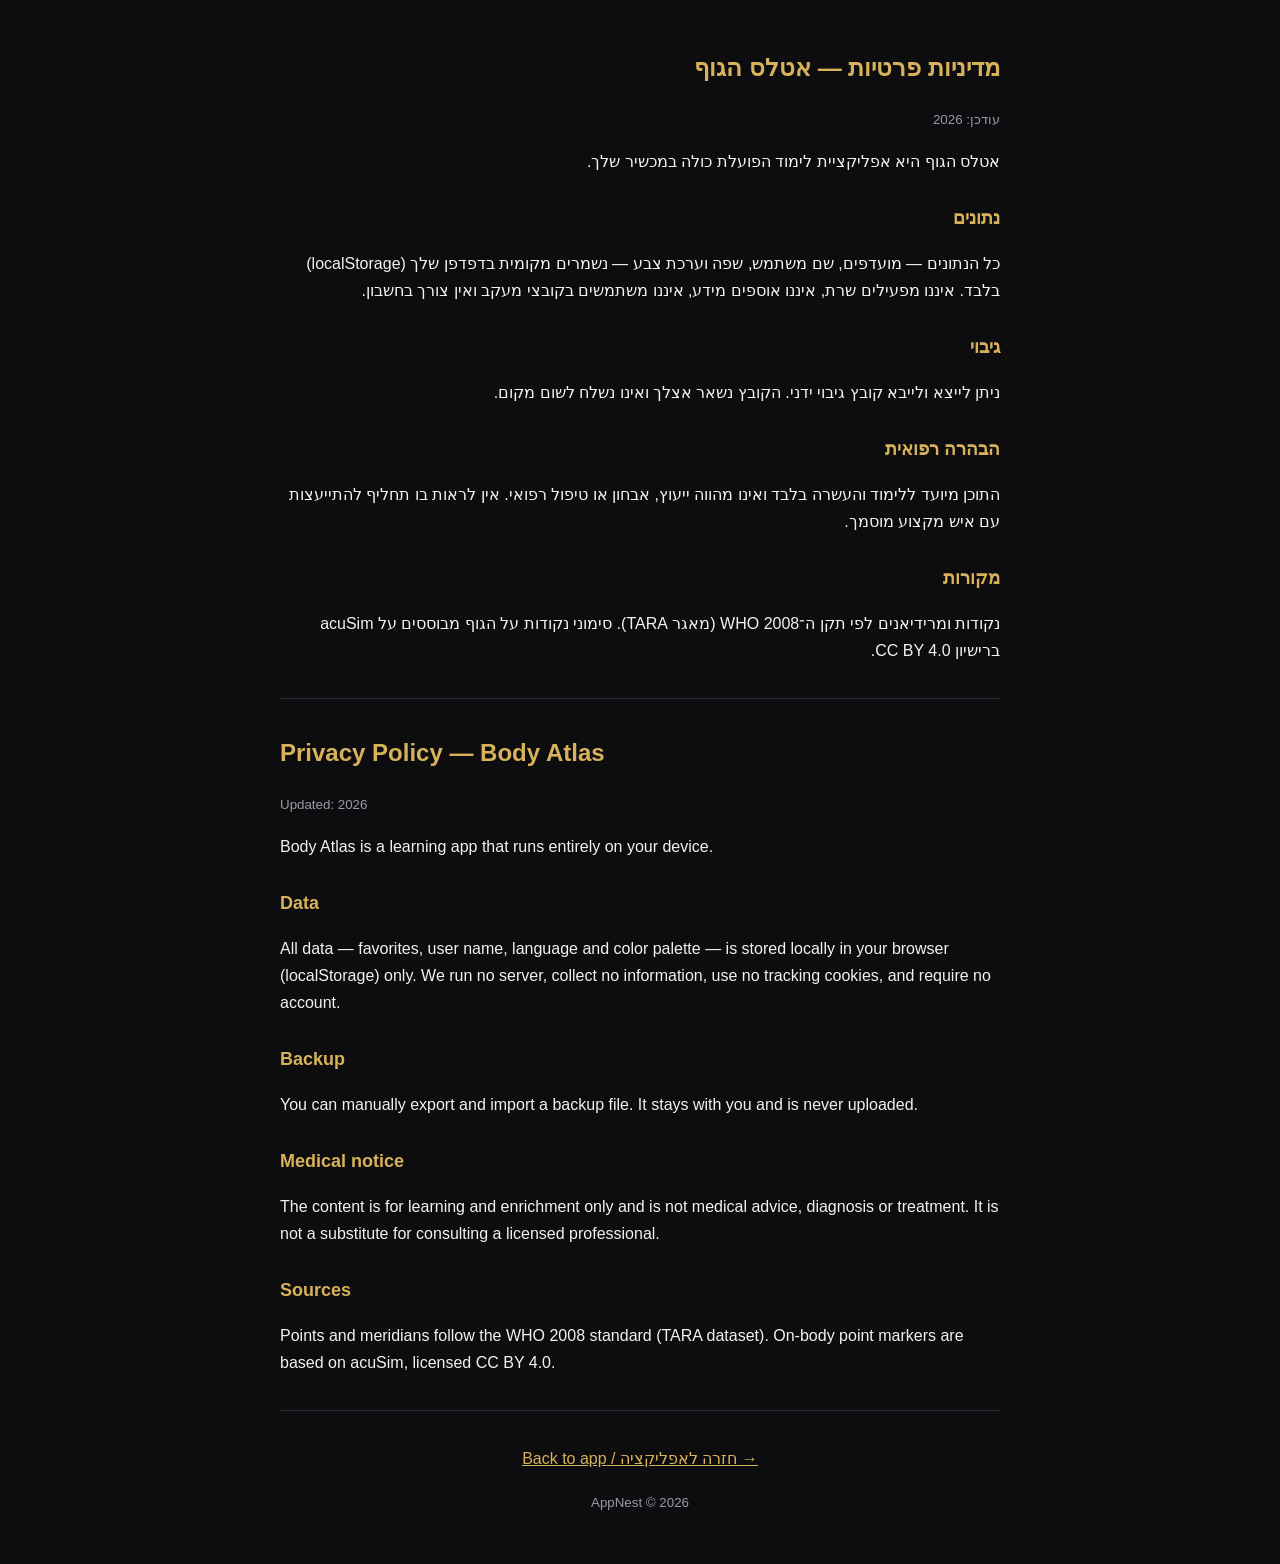
==== privacy_policy.html @ bbc972d0 "Add files via upload" ====
<!doctype html>
<html lang="he" dir="rtl">
<head>
<meta charset="utf-8">
<meta name="viewport" content="width=device-width,initial-scale=1">
<title>מדיניות פרטיות · אטלס הגוף</title>
<style>
body{font:16px/1.7 -apple-system,"Segoe UI",Arial,sans-serif;background:#0d0d0f;color:#f4f2ea;margin:0;padding:32px 18px}
.wrap{max-width:720px;margin:auto}
h1{color:#d8b25a;font-size:24px}h2{color:#d8b25a;font-size:18px;margin-top:28px}
a{color:#d8b25a}.sep{border:0;border-top:1px solid #2c2c36;margin:34px 0}
small{color:#9a99a5}
</style>
</head>
<body><div class="wrap">

<h1>מדיניות פרטיות — אטלס הגוף</h1>
<p><small>עודכן: 2026</small></p>
<p>אטלס הגוף היא אפליקציית לימוד הפועלת כולה במכשיר שלך.</p>
<h2>נתונים</h2>
<p>כל הנתונים — מועדפים, שם משתמש, שפה וערכת צבע — נשמרים מקומית בדפדפן שלך (localStorage) בלבד. איננו מפעילים שרת, איננו אוספים מידע, איננו משתמשים בקובצי מעקב ואין צורך בחשבון.</p>
<h2>גיבוי</h2>
<p>ניתן לייצא ולייבא קובץ גיבוי ידני. הקובץ נשאר אצלך ואינו נשלח לשום מקום.</p>
<h2>הבהרה רפואית</h2>
<p>התוכן מיועד ללימוד והעשרה בלבד ואינו מהווה ייעוץ, אבחון או טיפול רפואי. אין לראות בו תחליף להתייעצות עם איש מקצוע מוסמך.</p>
<h2>מקורות</h2>
<p>נקודות ומרידיאנים לפי תקן ה־WHO 2008 (מאגר TARA). סימוני נקודות על הגוף מבוססים על acuSim ברישיון CC BY 4.0.</p>

<hr class="sep">

<h1 dir="ltr" style="text-align:left">Privacy Policy — Body Atlas</h1>
<div dir="ltr" style="text-align:left">
<p><small>Updated: 2026</small></p>
<p>Body Atlas is a learning app that runs entirely on your device.</p>
<h2>Data</h2>
<p>All data — favorites, user name, language and color palette — is stored locally in your browser (localStorage) only. We run no server, collect no information, use no tracking cookies, and require no account.</p>
<h2>Backup</h2>
<p>You can manually export and import a backup file. It stays with you and is never uploaded.</p>
<h2>Medical notice</h2>
<p>The content is for learning and enrichment only and is not medical advice, diagnosis or treatment. It is not a substitute for consulting a licensed professional.</p>
<h2>Sources</h2>
<p>Points and meridians follow the WHO 2008 standard (TARA dataset). On-body point markers are based on acuSim, licensed CC BY 4.0.</p>
</div>

<hr class="sep">
<p style="text-align:center"><a href="index.html">→ חזרה לאפליקציה / Back to app</a></p>
<p style="text-align:center"><small>AppNest © 2026</small></p>
</div></body></html>
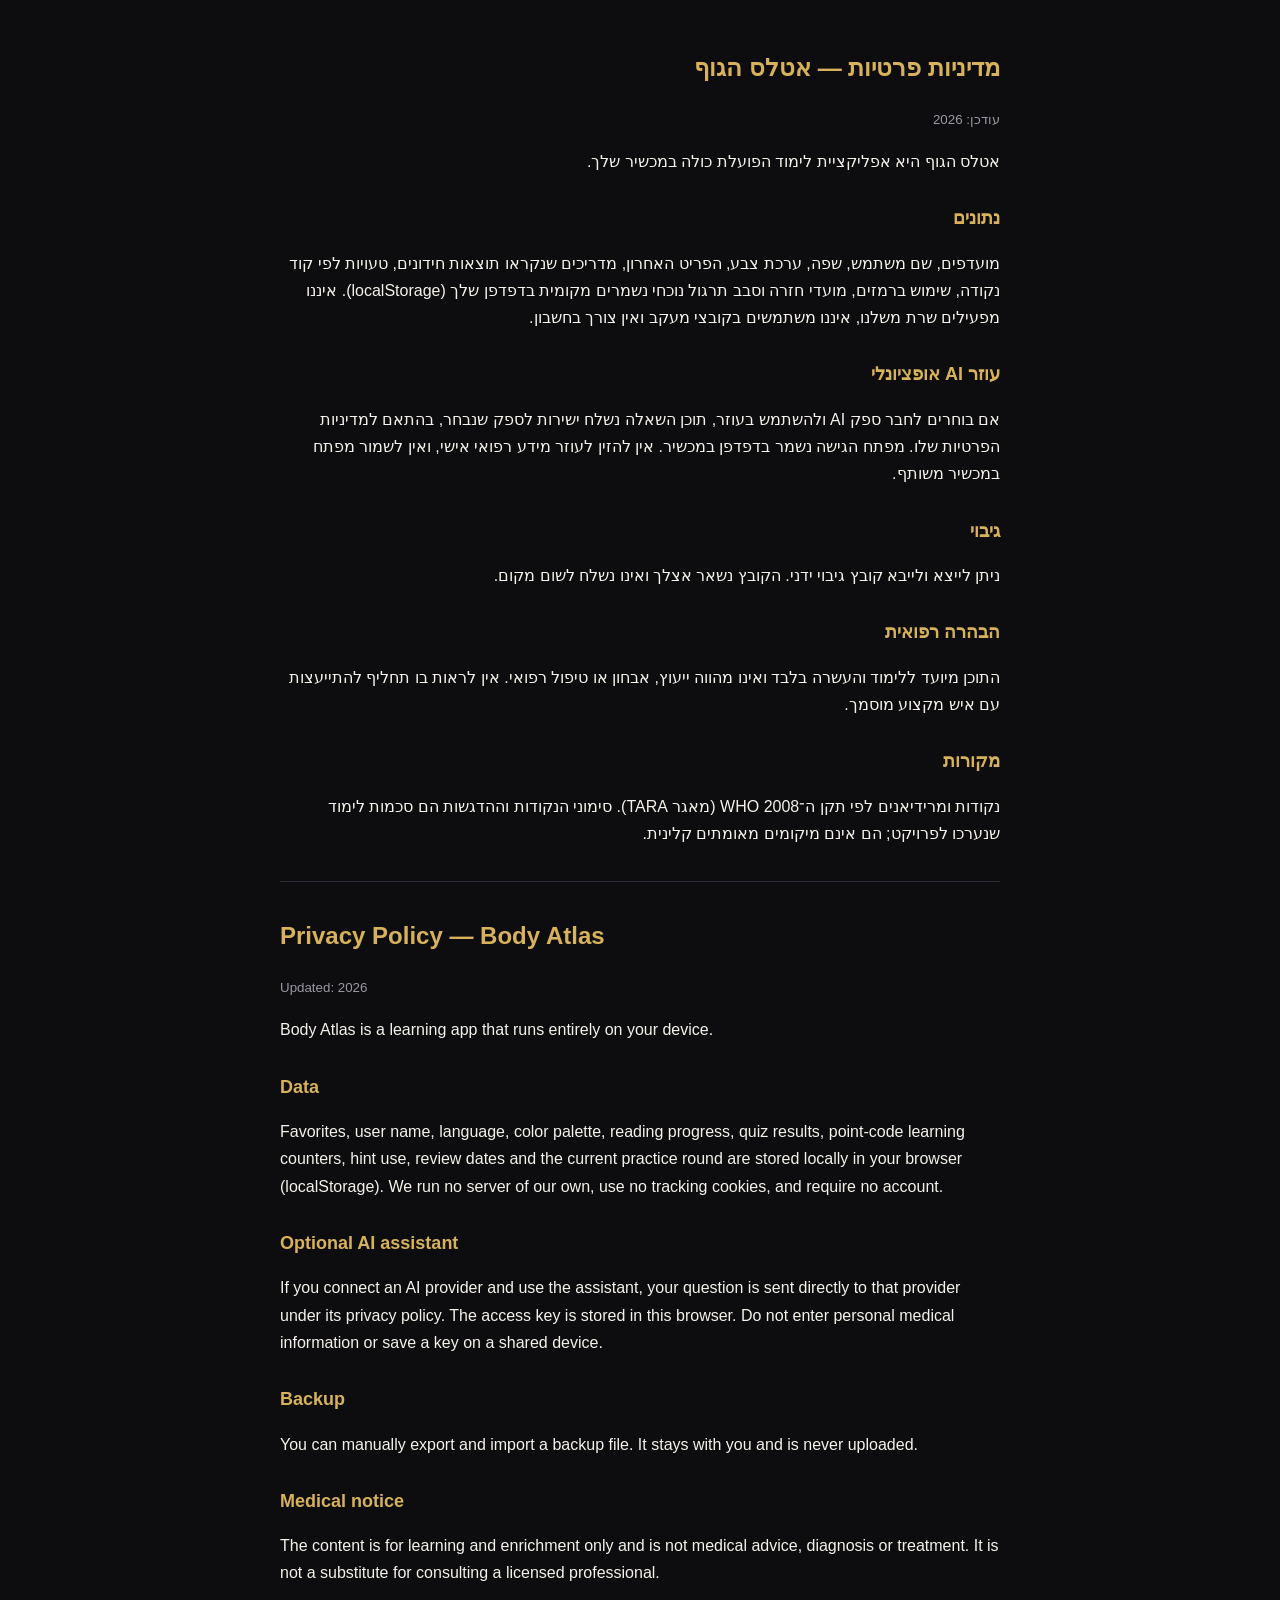
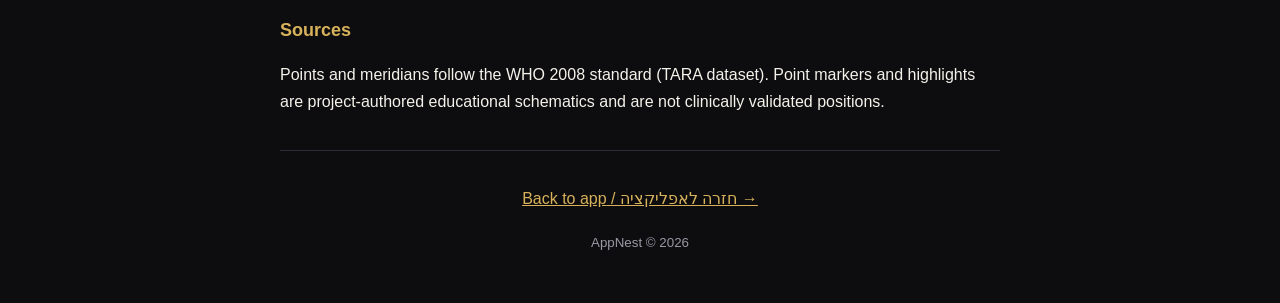
==== commit 62a486c6: "Add files via upload" ====
--- a/privacy_policy.html
+++ b/privacy_policy.html
@@ -18,13 +18,15 @@
 <p><small>עודכן: 2026</small></p>
 <p>אטלס הגוף היא אפליקציית לימוד הפועלת כולה במכשיר שלך.</p>
 <h2>נתונים</h2>
-<p>כל הנתונים — מועדפים, שם משתמש, שפה וערכת צבע — נשמרים מקומית בדפדפן שלך (localStorage) בלבד. איננו מפעילים שרת, איננו אוספים מידע, איננו משתמשים בקובצי מעקב ואין צורך בחשבון.</p>
+<p>מועדפים, שם משתמש, שפה, ערכת צבע, הפריט האחרון, מדריכים שנקראו תוצאות חידונים, טעויות לפי קוד נקודה, שימוש ברמזים, מועדי חזרה וסבב תרגול נוכחי נשמרים מקומית בדפדפן שלך (localStorage). איננו מפעילים שרת משלנו, איננו משתמשים בקובצי מעקב ואין צורך בחשבון.</p>
+<h2>עוזר AI אופציונלי</h2>
+<p>אם בוחרים לחבר ספק AI ולהשתמש בעוזר, תוכן השאלה נשלח ישירות לספק שנבחר, בהתאם למדיניות הפרטיות שלו. מפתח הגישה נשמר בדפדפן במכשיר. אין להזין לעוזר מידע רפואי אישי, ואין לשמור מפתח במכשיר משותף.</p>
 <h2>גיבוי</h2>
 <p>ניתן לייצא ולייבא קובץ גיבוי ידני. הקובץ נשאר אצלך ואינו נשלח לשום מקום.</p>
 <h2>הבהרה רפואית</h2>
 <p>התוכן מיועד ללימוד והעשרה בלבד ואינו מהווה ייעוץ, אבחון או טיפול רפואי. אין לראות בו תחליף להתייעצות עם איש מקצוע מוסמך.</p>
 <h2>מקורות</h2>
-<p>נקודות ומרידיאנים לפי תקן ה־WHO 2008 (מאגר TARA). סימוני נקודות על הגוף מבוססים על acuSim ברישיון CC BY 4.0.</p>
+<p>נקודות ומרידיאנים לפי תקן ה־WHO 2008 (מאגר TARA). סימוני הנקודות וההדגשות הם סכמות לימוד שנערכו לפרויקט; הם אינם מיקומים מאומתים קלינית.</p>
 
 <hr class="sep">
 
@@ -33,13 +35,15 @@
 <p><small>Updated: 2026</small></p>
 <p>Body Atlas is a learning app that runs entirely on your device.</p>
 <h2>Data</h2>
-<p>All data — favorites, user name, language and color palette — is stored locally in your browser (localStorage) only. We run no server, collect no information, use no tracking cookies, and require no account.</p>
+<p>Favorites, user name, language, color palette, reading progress, quiz results, point-code learning counters, hint use, review dates and the current practice round are stored locally in your browser (localStorage). We run no server of our own, use no tracking cookies, and require no account.</p>
+<h2>Optional AI assistant</h2>
+<p>If you connect an AI provider and use the assistant, your question is sent directly to that provider under its privacy policy. The access key is stored in this browser. Do not enter personal medical information or save a key on a shared device.</p>
 <h2>Backup</h2>
 <p>You can manually export and import a backup file. It stays with you and is never uploaded.</p>
 <h2>Medical notice</h2>
 <p>The content is for learning and enrichment only and is not medical advice, diagnosis or treatment. It is not a substitute for consulting a licensed professional.</p>
 <h2>Sources</h2>
-<p>Points and meridians follow the WHO 2008 standard (TARA dataset). On-body point markers are based on acuSim, licensed CC BY 4.0.</p>
+<p>Points and meridians follow the WHO 2008 standard (TARA dataset). Point markers and highlights are project-authored educational schematics and are not clinically validated positions.</p>
 </div>
 
 <hr class="sep">
